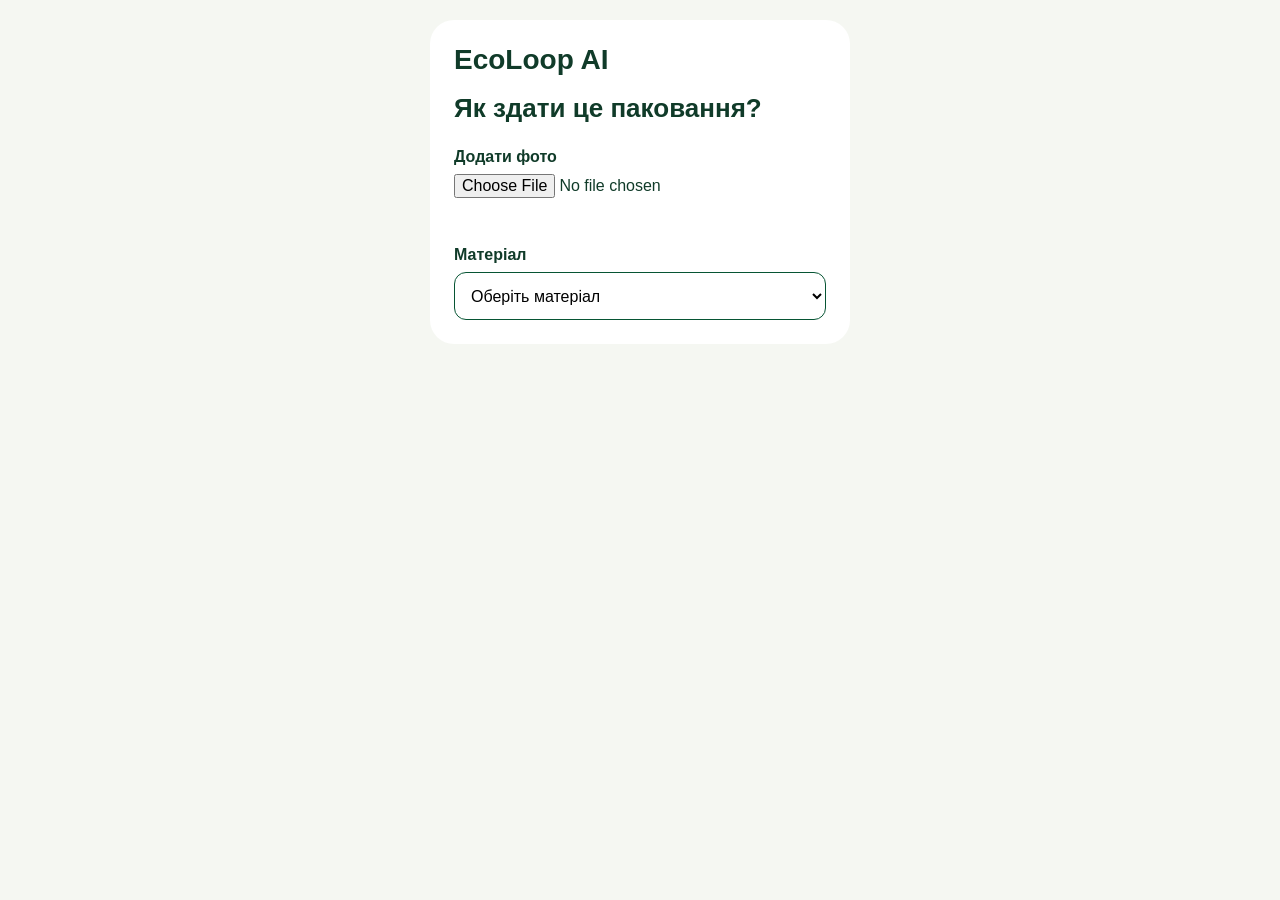
==== index.html @ 58aba8e2 "Add files via upload" ====
<!DOCTYPE html>
<html lang="uk">
<head>
  <meta charset="UTF-8">
  <meta name="viewport" content="width=device-width, initial-scale=1">
  <meta name="theme-color" content="#075534">
  <title>EcoLoop AI</title>

  <link rel="stylesheet" href="./style.css">
  <link rel="manifest" href="./manifest.webmanifest">
  <script src="./app.js" defer></script>
</head>
<body>
  <main class="app">
    <header>EcoLoop AI</header>
    <h1>Як здати це паковання?</h1>

    <label for="photo">Додати фото</label>
    <input id="photo" type="file" accept="image/*">

    <img id="preview" alt="Вибране паковання" hidden>

    <label for="material">Матеріал</label>
    <select id="material">
      <option value="">Оберіть матеріал</option>
      <option value="pet">PET</option>
      <option value="hdpe">HDPE</option>
      <option value="aluminum">Алюміній</option>
      <option value="cardboard">Картон</option>
      <option value="unknown">Не знаю</option>
    </select>

    <section id="instructions" aria-live="polite" hidden>
      <h2>Як здати</h2>
      <p id="instruction-text"></p>
    </section>
  </main>
</body>
</html>
---- style.css ----
* {
  box-sizing: border-box;
}

body {
  margin: 0;
  padding: 20px;
  background: #f5f7f2;
  color: #103b29;
  font-family: Arial, sans-serif;
}

.app {
  max-width: 420px;
  margin: 0 auto;
  padding: 24px;
  border-radius: 24px;
  background: white;
}

header {
  font-size: 28px;
  font-weight: bold;
}

h1 {
  font-size: 26px;
}

label {
  display: block;
  margin-top: 24px;
  margin-bottom: 8px;
  font-weight: bold;
}

input,
select {
  width: 100%;
  min-height: 48px;
  font: inherit;
}

select {
  padding: 12px;
  border: 1px solid #075534;
  border-radius: 12px;
  background: white;
}

#preview {
  width: 100%;
  max-height: 260px;
  margin-top: 16px;
  object-fit: contain;
  border-radius: 12px;
}

#instructions {
  margin-top: 24px;
  padding: 16px;
  border-radius: 16px;
  background: #e0f5e5;
}
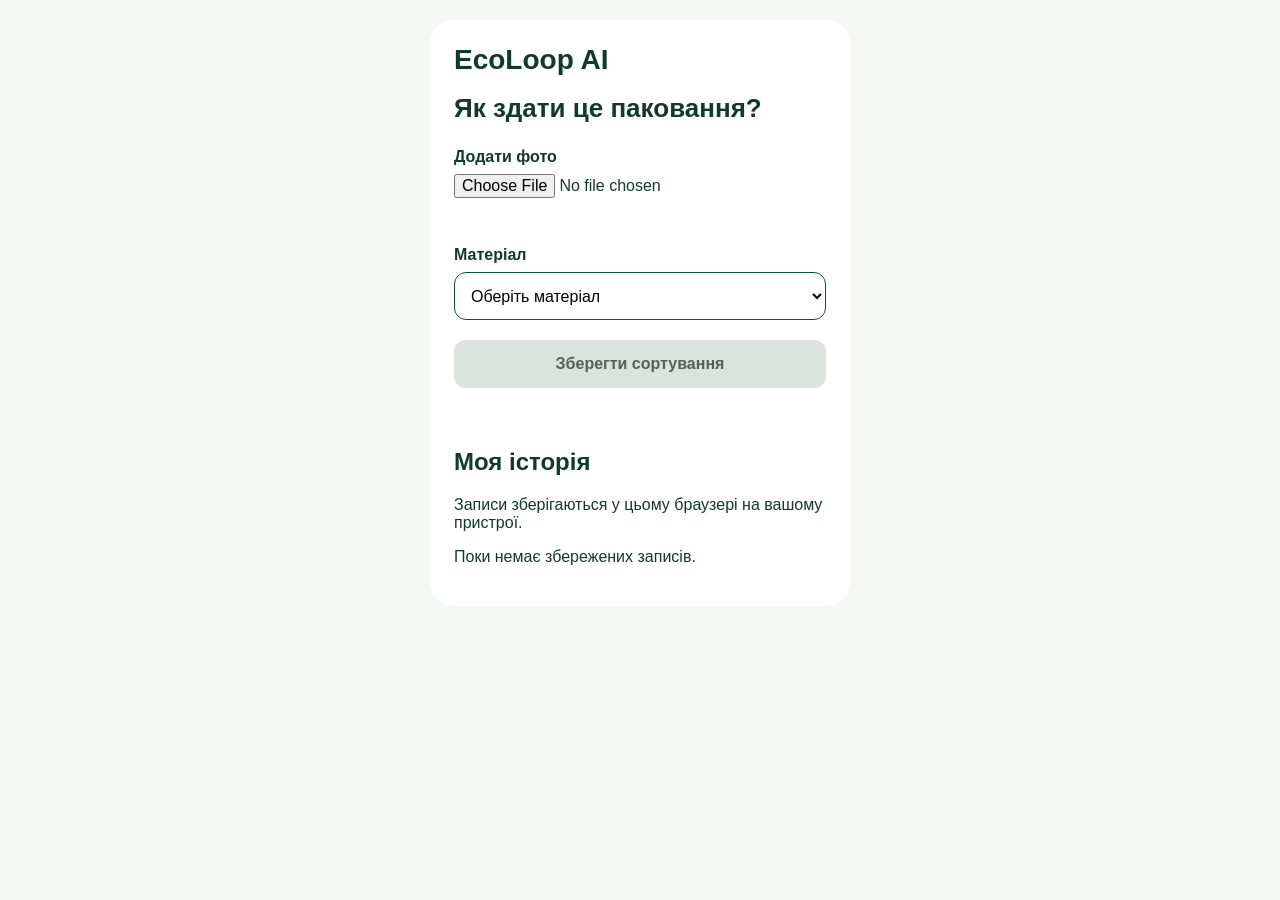
==== commit 74c278cc: "Add files via upload" ====
--- a/index.html
+++ b/index.html
@@ -34,6 +34,19 @@
       <h2>Як здати</h2>
       <p id="instruction-text"></p>
     </section>
+      <button id="save-sorting" type="button" disabled>
+          Зберегти сортування
+      </button>
+
+        <p id="save-status" role="status"></p>
+
+        <section aria-labelledby="history-heading">
+          <h2 id="history-heading">Моя історія</h2>
+          <p>Записи зберігаються у цьому браузері на вашому пристрої.</p>
+
+          <p id="empty-history">Поки немає збережених записів.</p>
+          <ul id="sorting-history"></ul>
+        </section>
   </main>
 </body>
 </html>
--- a/style.css
+++ b/style.css
@@ -61,4 +61,54 @@
   padding: 16px;
   border-radius: 16px;
   background: #e0f5e5;
+}
+
+#save-sorting {
+  width: 100%;
+  min-height: 48px;
+  margin-top: 20px;
+  padding: 12px 16px;
+  border: 0;
+  border-radius: 12px;
+  background: #075534;
+  color: white;
+  font: inherit;
+  font-weight: bold;
+  cursor: pointer;
+}
+
+#save-sorting:disabled {
+  background: #dce3dd;
+  color: #536158;
+  cursor: default;
+}
+
+#save-sorting:focus-visible {
+  outline: 3px solid #46a879;
+  outline-offset: 3px;
+}
+
+#save-status {
+  min-height: 24px;
+}
+
+#sorting-history {
+  padding: 0;
+  list-style: none;
+}
+
+.history-item {
+  display: flex;
+  justify-content: space-between;
+  align-items: center;
+  gap: 12px;
+  margin-bottom: 10px;
+  padding: 14px;
+  border: 1px solid #dce3dd;
+  border-radius: 12px;
+}
+
+.history-item time {
+  color: #536158;
+  font-size: 14px;
 }
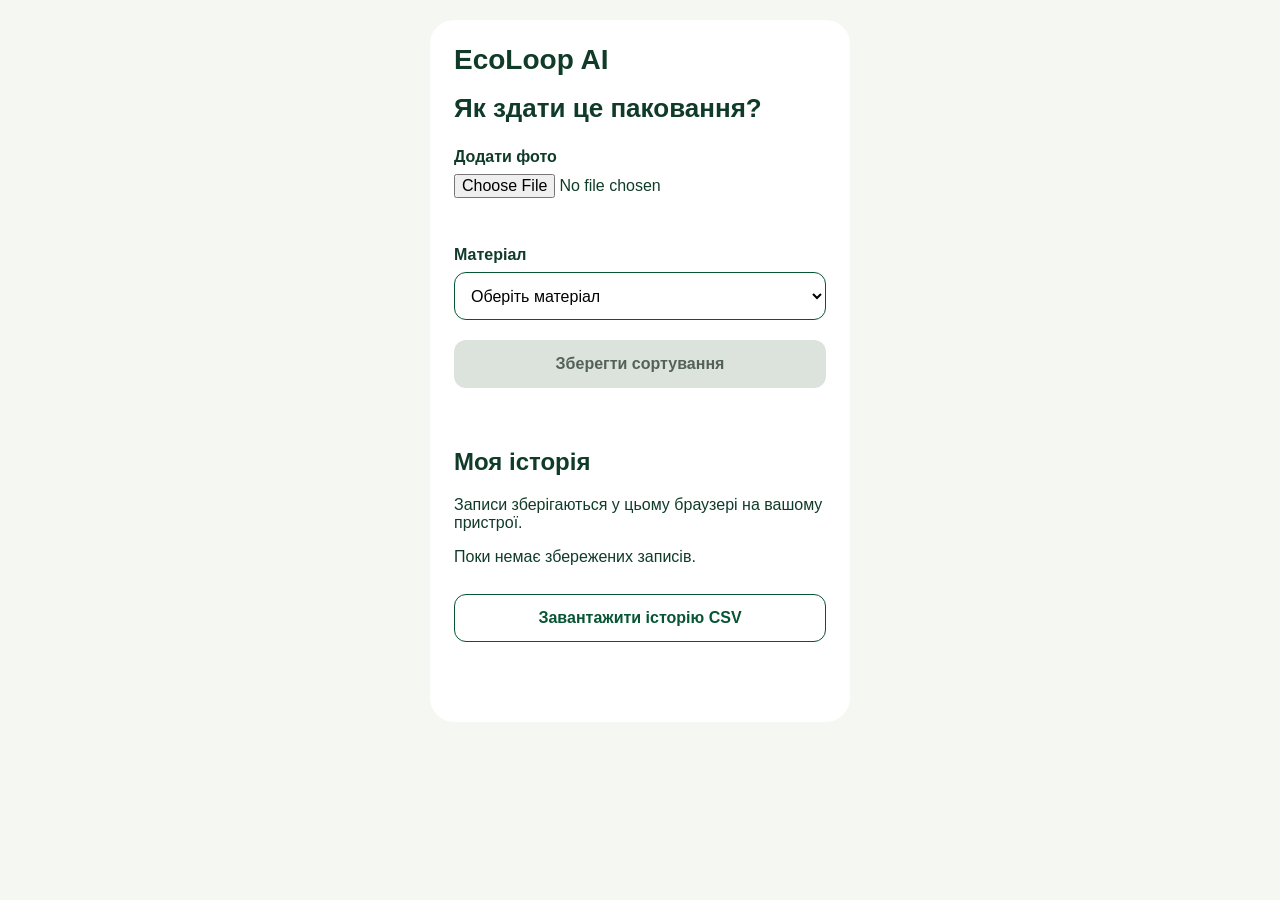
==== commit 65bf35c8: "Add files via upload" ====
--- a/index.html
+++ b/index.html
@@ -45,7 +45,12 @@
           <p>Записи зберігаються у цьому браузері на вашому пристрої.</p>
 
           <p id="empty-history">Поки немає збережених записів.</p>
-          <ul id="sorting-history"></ul>
+            <ul id="sorting-history"></ul>
+          <button id="export-history" type="button">
+              Завантажити історію CSV
+          </button>
+
+            <p id="export-status" role="status"></p>
         </section>
   </main>
 </body>
--- a/style.css
+++ b/style.css
@@ -111,4 +111,31 @@
 .history-item time {
   color: #536158;
   font-size: 14px;
+}
+
+#export-history {
+  width: 100%;
+  min-height: 48px;
+  margin-top: 12px;
+  padding: 12px 16px;
+  border: 1px solid #075534;
+  border-radius: 12px;
+  background: white;
+  color: #075534;
+  font: inherit;
+  font-weight: bold;
+  cursor: pointer;
+}
+
+#export-history:hover {
+  background: #e0f5e5;
+}
+
+#export-history:focus-visible {
+  outline: 3px solid #46a879;
+  outline-offset: 3px;
+}
+
+#export-status {
+  min-height: 24px;
 }
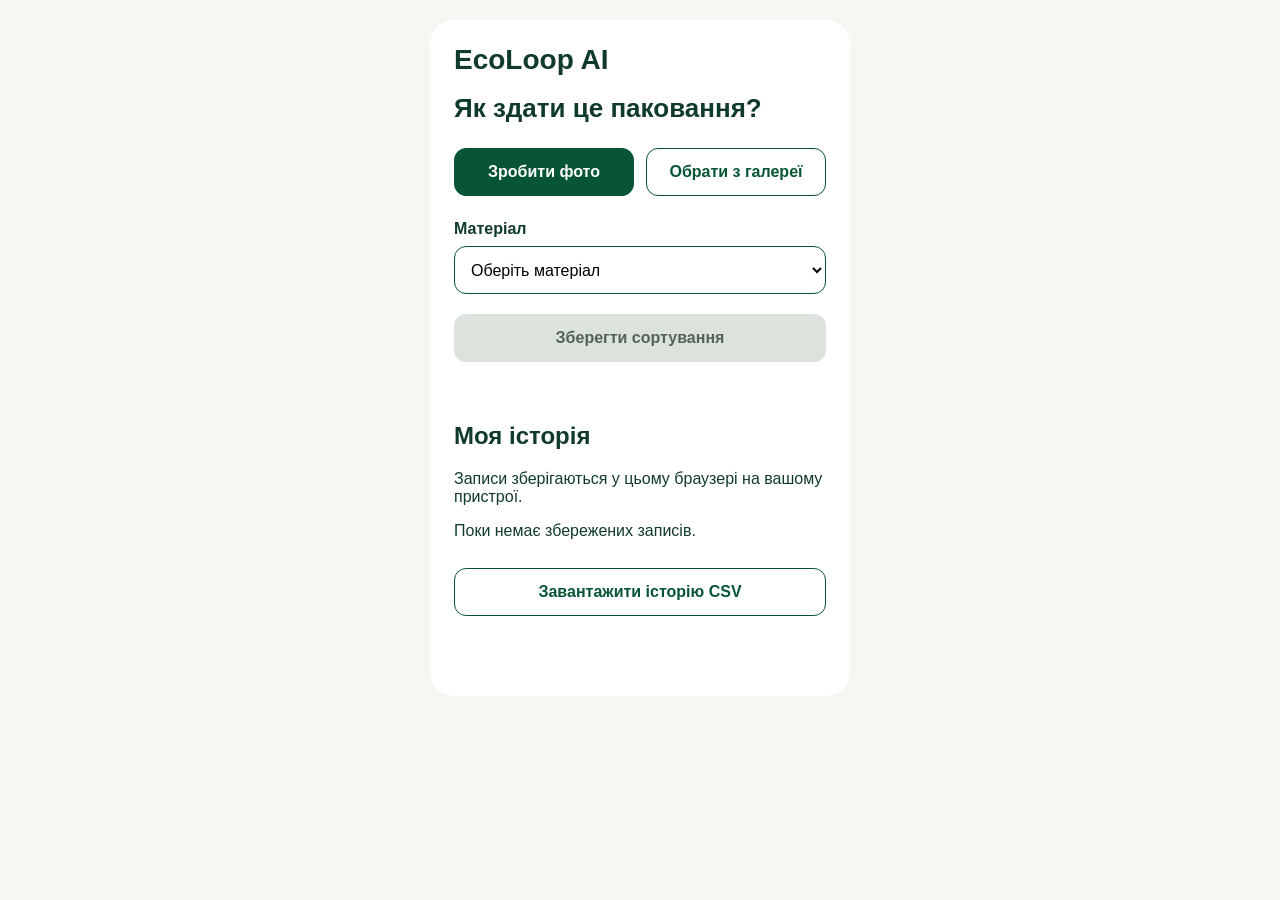
==== commit c01961e4: "Add files via upload" ====
--- a/index.html
+++ b/index.html
@@ -15,10 +15,36 @@
     <header>EcoLoop AI</header>
     <h1>Як здати це паковання?</h1>
 
-    <label for="photo">Додати фото</label>
-    <input id="photo" type="file" accept="image/*">
+    <div class="photo-actions">
+      <button id="take-photo" type="button">
+        Зробити фото
+      </button>
+
+      <button id="choose-photo" type="button">
+        Обрати з галереї
+      </button>
+    </div>
+
+    <input
+      id="camera"
+      type="file"
+      accept="image/*"
+      capture="environment"
+      hidden
+    >
+
+    <input
+      id="photo"
+      type="file"
+      accept="image/*"
+      hidden
+    >
+
+    <p id="photo-status" role="status"></p>
 
     <img id="preview" alt="Вибране паковання" hidden>
+
+
 
     <label for="material">Матеріал</label>
     <select id="material">
--- a/style.css
+++ b/style.css
@@ -138,4 +138,38 @@
 
 #export-status {
   min-height: 24px;
+}
+
+.photo-actions {
+  display: flex;
+  flex-wrap: wrap;
+  gap: 12px;
+  margin-top: 24px;
+}
+
+.photo-actions button {
+  flex: 1 1 140px;
+  min-height: 48px;
+  padding: 12px;
+  border: 1px solid #075534;
+  border-radius: 12px;
+  background: white;
+  color: #075534;
+  font: inherit;
+  font-weight: bold;
+  cursor: pointer;
+}
+
+#take-photo {
+  background: #075534;
+  color: white;
+}
+
+.photo-actions button:focus-visible {
+  outline: 3px solid #46a879;
+  outline-offset: 3px;
+}
+
+#photo-status {
+  margin: 12px 0;
 }
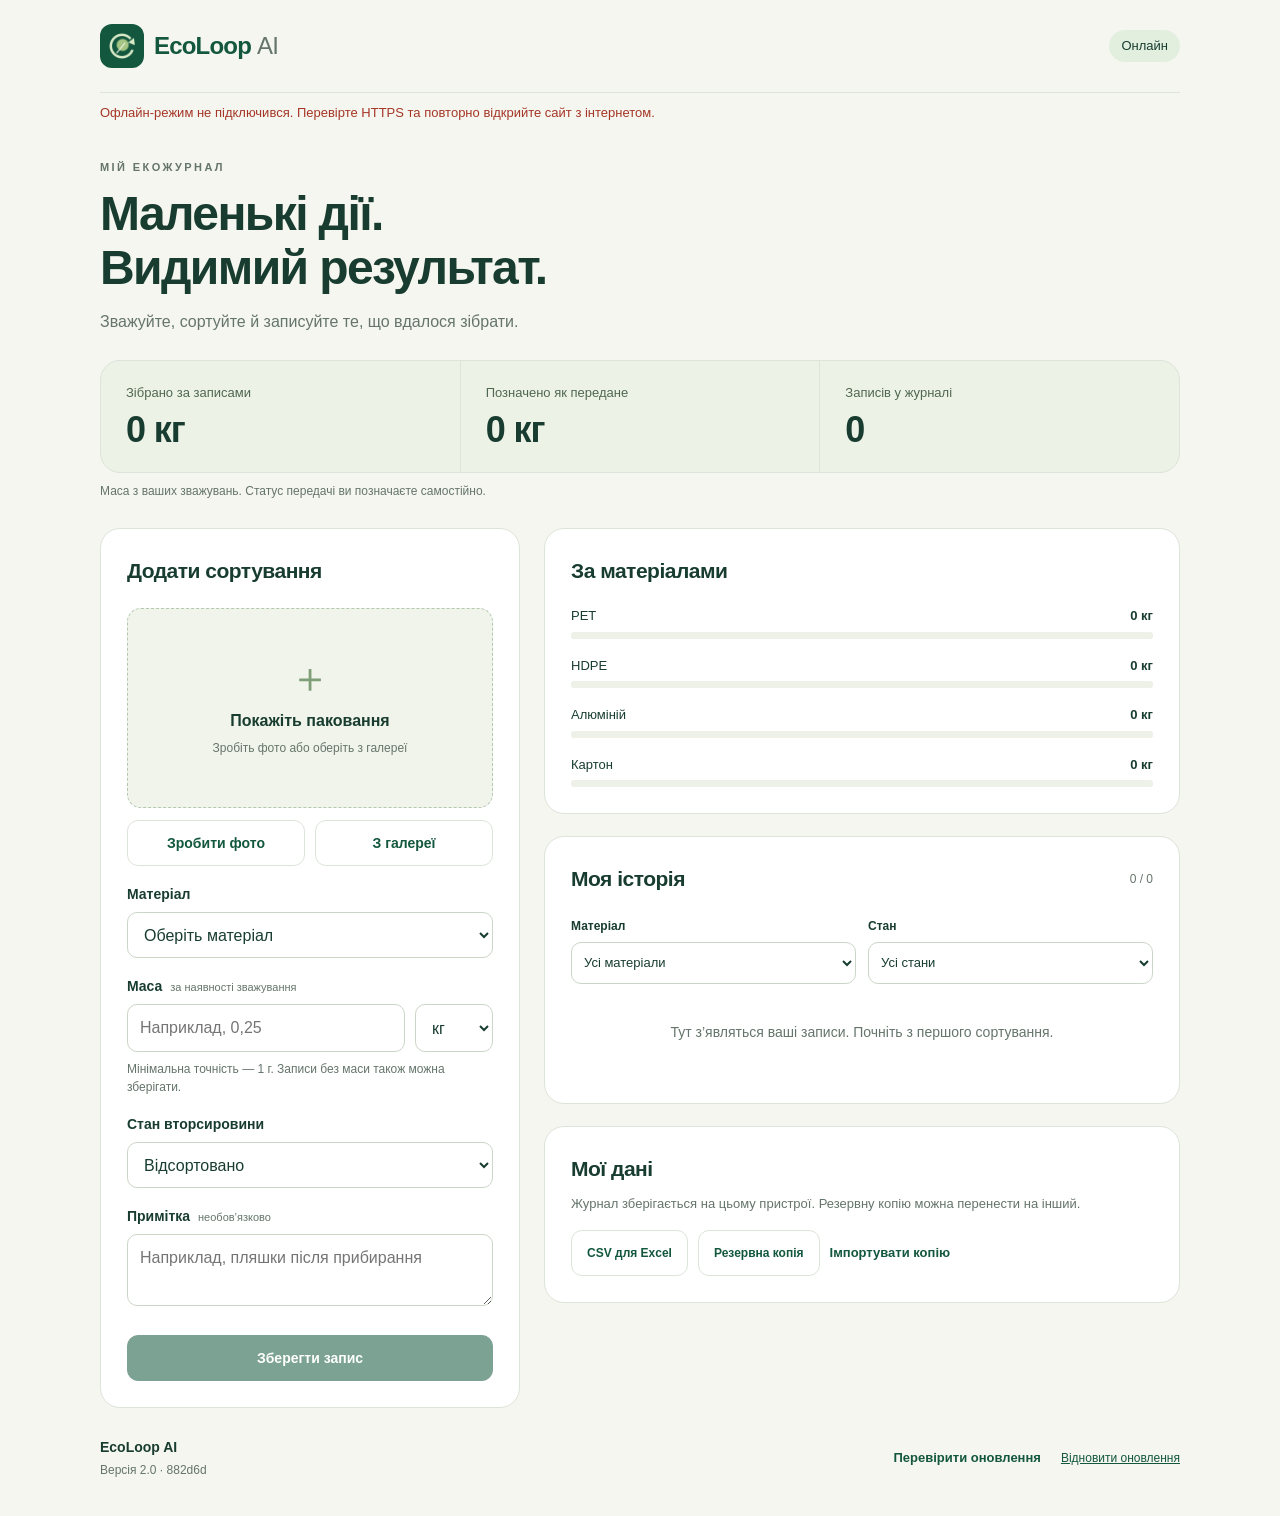
==== commit fd09ef54: "Add files via upload" ====
--- a/index.html
+++ b/index.html
@@ -1,83 +1,91 @@
-<!DOCTYPE html>
-<html lang="uk">
-<head>
-  <meta charset="UTF-8">
-  <meta name="viewport" content="width=device-width, initial-scale=1">
-  <meta name="theme-color" content="#075534">
-  <title>EcoLoop AI</title>
-
-  <link rel="stylesheet" href="./style.css">
-  <link rel="manifest" href="./manifest.webmanifest">
-  <script src="./app.js" defer></script>
-</head>
-<body>
-  <main class="app">
-    <header>EcoLoop AI</header>
-    <h1>Як здати це паковання?</h1>
-
-    <div class="photo-actions">
-      <button id="take-photo" type="button">
-        Зробити фото
-      </button>
-
-      <button id="choose-photo" type="button">
-        Обрати з галереї
-      </button>
-    </div>
-
-    <input
-      id="camera"
-      type="file"
-      accept="image/*"
-      capture="environment"
-      hidden
-    >
-
-    <input
-      id="photo"
-      type="file"
-      accept="image/*"
-      hidden
-    >
-
-    <p id="photo-status" role="status"></p>
-
-    <img id="preview" alt="Вибране паковання" hidden>
-
-
-
-    <label for="material">Матеріал</label>
-    <select id="material">
-      <option value="">Оберіть матеріал</option>
-      <option value="pet">PET</option>
-      <option value="hdpe">HDPE</option>
-      <option value="aluminum">Алюміній</option>
-      <option value="cardboard">Картон</option>
-      <option value="unknown">Не знаю</option>
-    </select>
-
-    <section id="instructions" aria-live="polite" hidden>
-      <h2>Як здати</h2>
-      <p id="instruction-text"></p>
-    </section>
-      <button id="save-sorting" type="button" disabled>
-          Зберегти сортування
-      </button>
-
-        <p id="save-status" role="status"></p>
-
-        <section aria-labelledby="history-heading">
-          <h2 id="history-heading">Моя історія</h2>
-          <p>Записи зберігаються у цьому браузері на вашому пристрої.</p>
-
-          <p id="empty-history">Поки немає збережених записів.</p>
-            <ul id="sorting-history"></ul>
-          <button id="export-history" type="button">
-              Завантажити історію CSV
-          </button>
-
-            <p id="export-status" role="status"></p>
-        </section>
-  </main>
-</body>
-</html>+<!doctype html>
+<html lang="uk">
+<head>
+  <meta charset="utf-8">
+  <meta name="viewport" content="width=device-width, initial-scale=1, viewport-fit=cover">
+  <meta name="theme-color" content="#12573e">
+  <meta name="app-version" content="882d6d195131">
+  <meta name="description" content="Сортуйте паковання, записуйте масу вторсировини та відстежуйте свої результати.">
+  <title>EcoLoop AI — мій екожурнал</title>
+  <link rel="icon" href="./icons/icon-192.png" type="image/png">
+  <link rel="apple-touch-icon" href="./icons/icon-192.png">
+  <link rel="manifest" href="./manifest.webmanifest">
+  <link rel="stylesheet" href="./style.css?v=882d6d195131">
+  <script src="./store.js?v=882d6d195131" defer></script>
+  <script src="./app.js?v=882d6d195131" defer></script>
+</head>
+<body>
+  <a class="skip-link" href="#main">До вмісту</a>
+  <header class="topbar wrap">
+    <a class="brand" href="./" aria-label="EcoLoop AI — головна">
+      <img src="./icons/icon-192.png" alt="" width="44" height="44">
+      <span>EcoLoop <span class="brand-ai">AI</span></span>
+    </a>
+    <span id="connection" class="connection">Онлайн</span>
+  </header>
+
+  <main id="main" class="wrap">
+    <section id="update-banner" class="update-banner" hidden aria-label="Оновлення застосунку">
+      <div><strong id="update-title">Доступне оновлення</strong><p id="update-description">Завантажте нову версію EcoLoop.</p></div>
+      <button id="apply-update" type="button">Оновити</button>
+    </section>
+    <p id="global-status" class="status" role="status"></p>
+
+    <div class="intro"><p class="eyebrow">МІЙ ЕКОЖУРНАЛ</p><h1>Маленькі дії.<br>Видимий результат.</h1><p>Зважуйте, сортуйте й записуйте те, що вдалося зібрати.</p></div>
+
+    <section class="stats" aria-label="Загальні результати">
+      <div class="stat"><span>Зібрано за записами</span><strong id="total-weight">0 <small>кг</small></strong></div>
+      <div class="stat"><span>Позначено як передане</span><strong id="handed-weight">0 <small>кг</small></strong></div>
+      <div class="stat"><span>Записів у журналі</span><strong id="record-count">0</strong></div>
+    </section>
+    <p class="stats-note">Маса з ваших зважувань. Статус передачі ви позначаєте самостійно.</p>
+
+    <div class="workspace">
+      <section class="card entry-card" aria-labelledby="form-heading">
+        <div class="section-top"><h2 id="form-heading">Додати сортування</h2><span class="small-label">Новий запис</span></div>
+        <form id="sorting-form">
+          <div class="photo-area">
+            <div id="photo-placeholder"><span class="photo-symbol" aria-hidden="true">＋</span><p>Покажіть паковання</p><span>Зробіть фото або оберіть з галереї</span></div>
+            <img id="preview" alt="Вибране паковання" hidden>
+            <button id="remove-photo" class="photo-remove" type="button" hidden aria-label="Прибрати фото">×</button>
+          </div>
+          <div class="photo-actions"><button id="take-photo" class="secondary" type="button">Зробити фото</button><button id="choose-photo" class="secondary" type="button">З галереї</button></div>
+          <input id="camera" type="file" accept="image/*" capture="environment" hidden>
+          <input id="photo" type="file" accept="image/*" hidden>
+          <p id="photo-status" class="field-help" role="status"></p>
+
+          <label for="material">Матеріал</label>
+          <select id="material" required><option value="">Оберіть матеріал</option><option value="pet">PET · пластик 1</option><option value="hdpe">HDPE · пластик 2</option><option value="aluminum">Алюміній</option><option value="cardboard">Картон</option><option value="unknown">Не знаю</option></select>
+          <section id="instructions" class="instructions" hidden aria-labelledby="instructions-heading"><h3 id="instructions-heading">Як підготувати</h3><p id="instruction-text"></p></section>
+
+          <label for="weight">Маса <span class="optional">за наявності зважування</span></label>
+          <div class="weight-row"><input id="weight" type="text" inputmode="decimal" placeholder="Наприклад, 0,25" aria-describedby="weight-help"><select id="weight-unit" aria-label="Одиниця маси"><option value="kg">кг</option><option value="g">г</option></select></div>
+          <p id="weight-help" class="field-help">Мінімальна точність — 1 г. Записи без маси також можна зберігати.</p>
+
+          <label for="record-status">Стан вторсировини</label>
+          <select id="record-status"><option value="sorted">Відсортовано</option><option value="handed">Передано на приймання</option></select>
+          <label for="note">Примітка <span class="optional">необов’язково</span></label>
+          <textarea id="note" rows="2" maxlength="200" placeholder="Наприклад, пляшки після прибирання"></textarea>
+          <button id="save-sorting" class="primary full" type="submit" disabled>Зберегти запис</button>
+          <button id="cancel-edit" class="text-button full" type="button" hidden>Скасувати редагування</button>
+          <p id="save-status" class="status" role="status"></p>
+        </form>
+      </section>
+
+      <div class="journal-column">
+        <section class="card" aria-labelledby="materials-heading"><h2 id="materials-heading">За матеріалами</h2><div id="material-totals" class="material-totals"></div><p id="unweighed-note" class="field-help"></p></section>
+        <section class="card history-card" aria-labelledby="history-heading">
+          <div class="section-top"><h2 id="history-heading">Моя історія</h2><span id="history-count" class="small-label">0 записів</span></div>
+          <div class="filters"><div><label for="filter-material">Матеріал</label><select id="filter-material"><option value="all">Усі матеріали</option><option value="pet">PET</option><option value="hdpe">HDPE</option><option value="aluminum">Алюміній</option><option value="cardboard">Картон</option></select></div><div><label for="filter-status">Стан</label><select id="filter-status"><option value="all">Усі стани</option><option value="sorted">Відсортовано</option><option value="handed">Передано</option></select></div></div>
+          <p id="empty-history" class="empty-state">Тут з’являться ваші записи. Почніть з першого сортування.</p>
+          <ul id="sorting-history" class="history-list"></ul>
+          <div id="undo-panel" class="undo-panel" hidden><span>Запис видалено.</span><button id="undo-delete" type="button" class="text-button">Повернути</button></div>
+        </section>
+        <section class="card data-card" aria-labelledby="data-heading"><h2 id="data-heading">Мої дані</h2><p>Журнал зберігається на цьому пристрої. Резервну копію можна перенести на інший.</p><div class="data-actions"><button id="export-history" class="secondary" type="button">CSV для Excel</button><button id="backup-history" class="secondary" type="button">Резервна копія</button><button id="restore-history" class="text-button" type="button">Імпортувати копію</button></div><input id="backup-file" type="file" accept=".json,application/json" hidden><p id="export-status" class="status" role="status"></p></section>
+      </div>
+    </div>
+    <noscript><p class="card">Для роботи екожурналу увімкніть JavaScript у браузері.</p></noscript>
+  </main>
+  <footer class="footer wrap"><div><strong>EcoLoop AI</strong><span id="app-version">Версія 2.0</span></div><button id="check-update" class="text-button" type="button">Перевірити оновлення</button><a href="./update.html">Відновити оновлення</a></footer>
+</body>
+</html>
--- a/style.css
+++ b/style.css
@@ -1,175 +1,4 @@
-* {
-  box-sizing: border-box;
-}
-
-body {
-  margin: 0;
-  padding: 20px;
-  background: #f5f7f2;
-  color: #103b29;
-  font-family: Arial, sans-serif;
-}
-
-.app {
-  max-width: 420px;
-  margin: 0 auto;
-  padding: 24px;
-  border-radius: 24px;
-  background: white;
-}
-
-header {
-  font-size: 28px;
-  font-weight: bold;
-}
-
-h1 {
-  font-size: 26px;
-}
-
-label {
-  display: block;
-  margin-top: 24px;
-  margin-bottom: 8px;
-  font-weight: bold;
-}
-
-input,
-select {
-  width: 100%;
-  min-height: 48px;
-  font: inherit;
-}
-
-select {
-  padding: 12px;
-  border: 1px solid #075534;
-  border-radius: 12px;
-  background: white;
-}
-
-#preview {
-  width: 100%;
-  max-height: 260px;
-  margin-top: 16px;
-  object-fit: contain;
-  border-radius: 12px;
-}
-
-#instructions {
-  margin-top: 24px;
-  padding: 16px;
-  border-radius: 16px;
-  background: #e0f5e5;
-}
-
-#save-sorting {
-  width: 100%;
-  min-height: 48px;
-  margin-top: 20px;
-  padding: 12px 16px;
-  border: 0;
-  border-radius: 12px;
-  background: #075534;
-  color: white;
-  font: inherit;
-  font-weight: bold;
-  cursor: pointer;
-}
-
-#save-sorting:disabled {
-  background: #dce3dd;
-  color: #536158;
-  cursor: default;
-}
-
-#save-sorting:focus-visible {
-  outline: 3px solid #46a879;
-  outline-offset: 3px;
-}
-
-#save-status {
-  min-height: 24px;
-}
-
-#sorting-history {
-  padding: 0;
-  list-style: none;
-}
-
-.history-item {
-  display: flex;
-  justify-content: space-between;
-  align-items: center;
-  gap: 12px;
-  margin-bottom: 10px;
-  padding: 14px;
-  border: 1px solid #dce3dd;
-  border-radius: 12px;
-}
-
-.history-item time {
-  color: #536158;
-  font-size: 14px;
-}
-
-#export-history {
-  width: 100%;
-  min-height: 48px;
-  margin-top: 12px;
-  padding: 12px 16px;
-  border: 1px solid #075534;
-  border-radius: 12px;
-  background: white;
-  color: #075534;
-  font: inherit;
-  font-weight: bold;
-  cursor: pointer;
-}
-
-#export-history:hover {
-  background: #e0f5e5;
-}
-
-#export-history:focus-visible {
-  outline: 3px solid #46a879;
-  outline-offset: 3px;
-}
-
-#export-status {
-  min-height: 24px;
-}
-
-.photo-actions {
-  display: flex;
-  flex-wrap: wrap;
-  gap: 12px;
-  margin-top: 24px;
-}
-
-.photo-actions button {
-  flex: 1 1 140px;
-  min-height: 48px;
-  padding: 12px;
-  border: 1px solid #075534;
-  border-radius: 12px;
-  background: white;
-  color: #075534;
-  font: inherit;
-  font-weight: bold;
-  cursor: pointer;
-}
-
-#take-photo {
-  background: #075534;
-  color: white;
-}
-
-.photo-actions button:focus-visible {
-  outline: 3px solid #46a879;
-  outline-offset: 3px;
-}
-
-#photo-status {
-  margin: 12px 0;
-}+:root{color-scheme:light;--green:#12573e;--ink:#183d30;--muted:#65756b;--line:#dde4da;--paper:#f5f6ef;--mint:#e7f2df;--white:#fff;--danger:#a53627}
+*{box-sizing:border-box}body{margin:0;background:var(--paper);color:var(--ink);font-family:Inter,"Segoe UI",Arial,sans-serif;line-height:1.5}button,input,select,textarea{font:inherit}button,a,input,select,textarea{-webkit-tap-highlight-color:transparent}button{cursor:pointer}button:disabled{cursor:default;opacity:.55}[hidden]{display:none!important}button:focus-visible,a:focus-visible,input:focus-visible,select:focus-visible,textarea:focus-visible{outline:3px solid #6bad79;outline-offset:3px}a{color:var(--green)}.wrap{width:min(1080px,calc(100% - 48px));margin-inline:auto}.topbar{display:flex;align-items:center;justify-content:space-between;padding-block:24px;border-bottom:1px solid var(--line)}.brand{display:flex;align-items:center;gap:10px;text-decoration:none;font-size:24px;font-weight:750;letter-spacing:-.8px}.brand img{border-radius:12px}.brand-ai{font-weight:400;color:var(--muted)}.connection{font-size:13px;background:#e2efdf;padding:6px 12px;border-radius:30px;white-space:nowrap}.connection.offline{background:#f4e7cc;color:#745414}.intro{padding:36px 0 26px}.eyebrow{font-size:11px;letter-spacing:2.4px;font-weight:700;color:var(--muted);margin:0 0 12px}h1{font-size:clamp(32px,4.5vw,48px);line-height:1.12;letter-spacing:-1.6px;font-weight:650;margin:0 0 15px}.intro>p:last-child{margin:0;color:var(--muted);font-size:16px}h2{font-size:21px;letter-spacing:-.5px;margin:0}h3{font-size:14px;margin:0 0 5px}.stats{display:grid;grid-template-columns:1fr 1fr 1fr;gap:1px;background:var(--line);border:1px solid var(--line);border-radius:20px;overflow:hidden}.stat{background:#edf2e7;padding:22px 25px;display:flex;flex-direction:column;gap:8px}.stat>span{font-size:13px;color:#506750}.stat strong{font-size:36px;font-weight:650;letter-spacing:-1.1px;line-height:1.1;font-variant-numeric:tabular-nums}.stat small{font-size:17px;font-weight:400;letter-spacing:0}.stats-note{font-size:12px;color:var(--muted);margin:9px 0 28px}.workspace{display:grid;grid-template-columns:minmax(0,420px) minmax(0,1fr);align-items:start;gap:24px}.card{padding:26px;border:1px solid var(--line);border-radius:20px;background:var(--white)}.section-top{display:flex;justify-content:space-between;align-items:center;gap:12px;margin-bottom:22px}.small-label{color:var(--muted);font-size:12px}.entry-card>.section-top .small-label{display:none}.journal-column{display:grid;gap:22px}.photo-area{position:relative;background:#f1f4eb;border:1px dashed #b4c8b0;border-radius:14px;min-height:200px;display:flex;justify-content:center;align-items:center;overflow:hidden;text-align:center}.photo-symbol{display:block;font-size:42px;font-weight:200;line-height:1;color:#7e9e78}.photo-area p{margin:10px 0 2px;font-weight:600}.photo-area span:last-child{font-size:12px;color:var(--muted)}#preview{display:block;width:100%;height:220px;object-fit:contain}.photo-remove{position:absolute;right:8px;top:8px;width:38px;height:38px;border:1px solid var(--line);border-radius:50%;background:white;font-size:24px;color:var(--ink)}.photo-actions{display:grid;grid-template-columns:1fr 1fr;gap:10px;margin-top:12px}.secondary,.primary,.update-banner button{min-height:46px;padding:11px 15px;border-radius:11px;border:1px solid var(--line);background:white;color:var(--green);font-size:14px;font-weight:600}.secondary:hover{background:#f0f5ec}.primary,.update-banner button{background:var(--green);color:white;border-color:var(--green)}.primary:hover{background:#0a432e}.full{width:100%}#save-sorting{margin-top:22px}label{display:block;font-size:14px;font-weight:600;margin:18px 0 7px}.optional{font-size:11px;color:var(--muted);font-weight:400;margin-left:4px}input:not([type=file]),select,textarea{width:100%;min-height:46px;padding:11px 12px;color:var(--ink);background:white;border:1px solid #cbd6c7;border-radius:10px;font-size:16px}textarea{resize:vertical}.weight-row{display:grid;grid-template-columns:1fr 78px;gap:10px}.field-help{font-size:12px;color:var(--muted);margin:8px 0 0}.field-help:empty{display:none}.instructions{background:var(--mint);padding:14px 16px;border-radius:12px;margin-top:14px}.instructions p{font-size:13px;margin:0}.status{font-size:13px;margin:10px 0 0;overflow-wrap:anywhere}.status:empty{display:none}.status.error{color:var(--danger)}.material-totals{margin-top:20px;display:grid;gap:17px}.material-label{display:flex;justify-content:space-between;font-size:13px;margin-bottom:6px}.material-label strong{font-weight:600}progress{width:100%;height:7px;appearance:none;border:0;border-radius:20px;background:#edf1e8;display:block}progress::-webkit-progress-bar{background:#edf1e8;border-radius:20px}progress::-webkit-progress-value{background:#8ba97c;border-radius:20px}progress::-moz-progress-bar{background:#8ba97c;border-radius:20px}.filters{display:grid;grid-template-columns:1fr 1fr;gap:12px;margin-bottom:18px}.filters label{font-size:12px;margin-top:0}.filters select{font-size:13px;min-height:42px;padding:8px}.history-list{list-style:none;padding:0;margin:0;max-height:560px;overflow:auto}.history-item{padding:17px 0;border-top:1px solid var(--line)}.record-top{display:flex;align-items:center;justify-content:space-between;gap:10px}.record-material{font-weight:650}.record-mass{font-weight:600;font-variant-numeric:tabular-nums}.record-meta{display:flex;gap:10px;align-items:center;margin:5px 0;color:var(--muted);font-size:12px;flex-wrap:wrap}.record-badge{padding:3px 7px;border-radius:6px;background:#edf3e6;color:#4c6b42}.record-note{font-size:13px;margin:8px 0;white-space:pre-wrap;overflow-wrap:anywhere}.record-actions{display:flex;gap:16px}.text-button{border:0;background:transparent;color:var(--green);padding:10px 0;min-height:44px;font-size:13px;font-weight:600}.text-button:hover{text-decoration:underline}.record-actions .delete{color:var(--danger)}.empty-state{font-size:14px;color:var(--muted);padding:20px 0;text-align:center}.data-card>p{font-size:13px;color:var(--muted);margin:10px 0 16px}.data-actions{display:flex;gap:10px;flex-wrap:wrap}.data-actions .secondary{font-size:12px}.undo-panel{display:flex;align-items:center;justify-content:space-between;gap:10px;padding:8px 12px;background:var(--mint);border-radius:10px;font-size:13px;margin-top:14px}.footer{padding-block:28px 36px;display:flex;gap:20px;align-items:center;flex-wrap:wrap;color:var(--muted);font-size:12px}.footer>div{margin-right:auto;display:flex;flex-direction:column;gap:3px}.footer strong{color:var(--ink);font-size:14px}.footer a{font-size:12px}.update-banner{margin-top:22px;background:#dcebd3;padding:18px 22px;border-radius:14px;display:flex;gap:18px;align-items:center;justify-content:space-between}.update-banner p{font-size:13px;margin:4px 0 0}.update-banner button{flex-shrink:0}.skip-link{position:absolute;left:20px;top:-80px;background:white;padding:12px;z-index:9}.skip-link:focus{top:10px}
+@media(max-width:760px){.wrap{width:calc(100% - 32px)}.workspace{grid-template-columns:1fr;gap:18px}.topbar{padding-block:17px}.intro{padding-top:28px}h1{font-size:36px}.stat{padding:16px 12px}.stat strong{font-size:28px}.stat>span{font-size:11px;min-height:33px}.stat small{font-size:13px}.card{padding:21px}.stats-note{margin-bottom:22px}.journal-column{gap:18px}.footer{gap:12px}.update-banner{padding:16px;align-items:flex-start}.update-banner button{padding:10px}.photo-area{min-height:185px}.status{scroll-margin-top:20px}}
+@media(prefers-reduced-motion:no-preference){button{transition:background .15s ease}}
